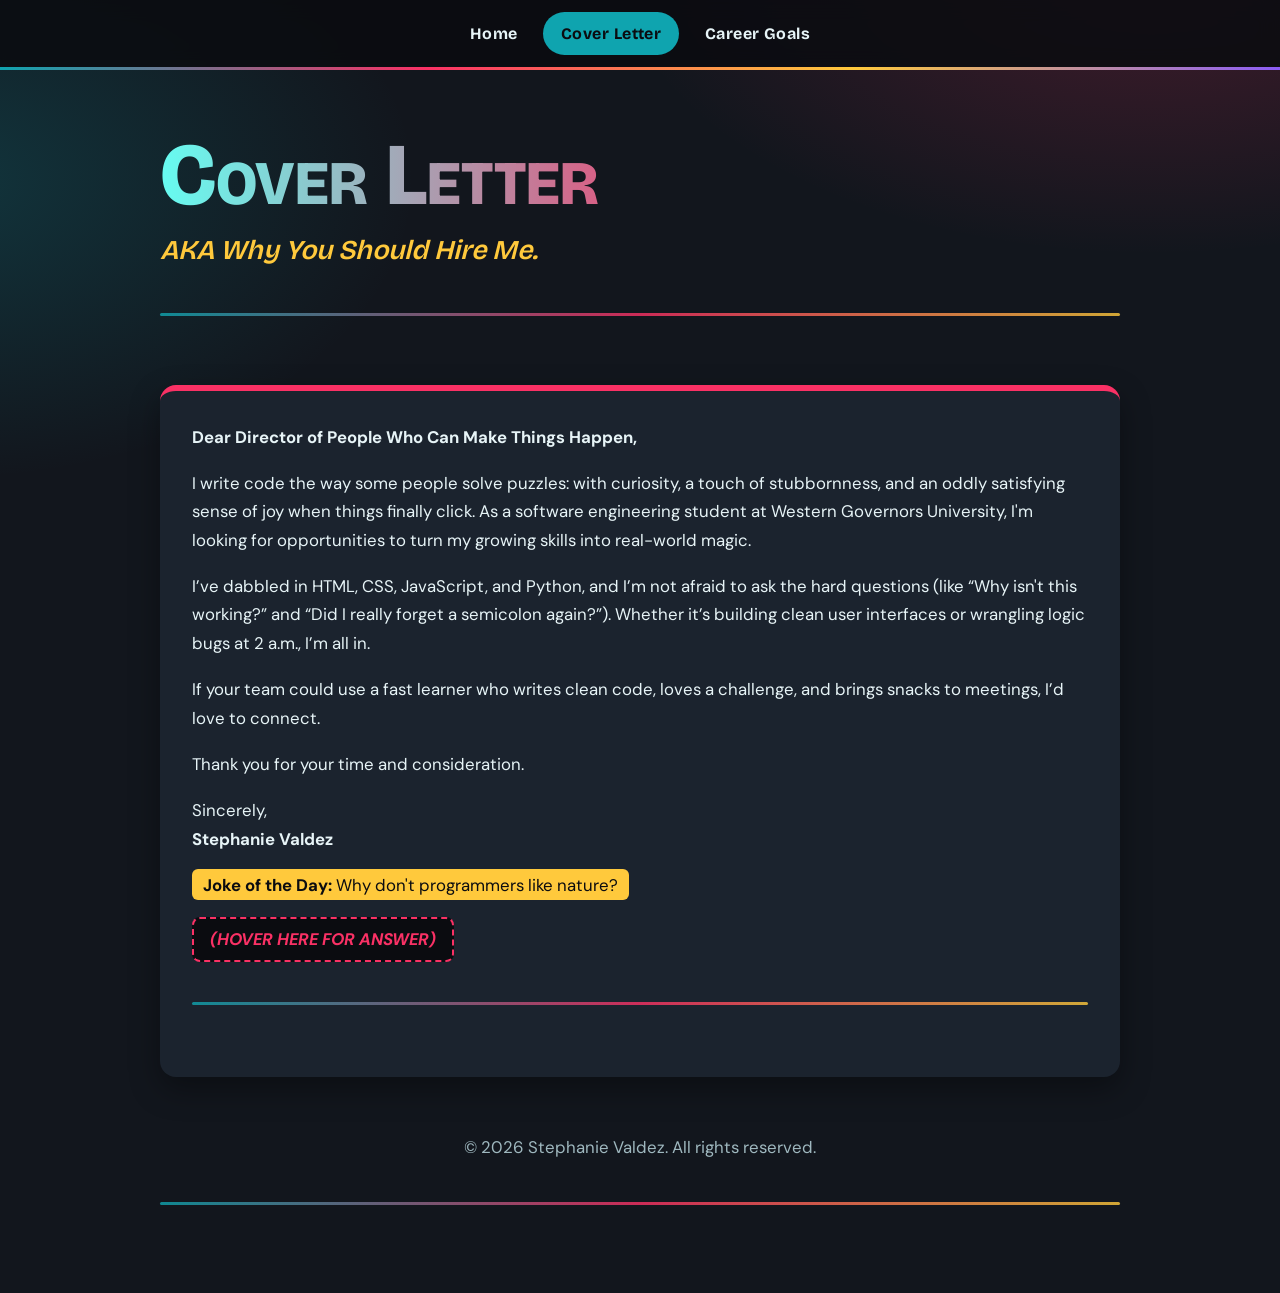
==== cover-letter.html @ 2d730a55 "Add files via upload" ====
<!DOCTYPE html>
<html lang="en">
<head>
    <meta charset="UTF-8">
    <meta name="viewport" content="width=device-width, initial-scale=1.0">
    <link rel="preconnect" href="https://fonts.googleapis.com">
    <link rel="preconnect" href="https://fonts.gstatic.com" crossorigin>
    <link href="https://fonts.googleapis.com/css2?family=Bricolage+Grotesque:wght@600;800&family=DM+Sans:ital,wght@0,400;0,700;1,400&display=swap" rel="stylesheet">
    <link rel="stylesheet" href="css/styles.css">
    <title>Cover Letter</title>
</head>
<body>
    <nav>
      <a href="index.html">Home</a>
      <a href="cover-letter.html" class="active">Cover Letter</a>
      <a href="career-goals.html">Career Goals</a>
    </nav>

    <header>
        <br>
        <h1>Cover Letter</h1>
    </header>
  
  <main>
    <h2 id="tag-line"><em>AKA Why You Should Hire Me.</em></h2>
    <hr>
    <br>
    <section>
      <article>
        <p><strong>Dear Director of People Who Can Make Things Happen,</strong></p>
        <p> I write code the way some people solve puzzles: with curiosity, a touch of stubbornness, and an oddly satisfying sense of joy when things finally click. As a software engineering student at Western Governors University, I'm looking for opportunities to turn my growing skills into real-world magic.
        </p>
        <p>I’ve dabbled in HTML, CSS, JavaScript, and Python, and I’m not afraid to ask the hard questions (like “Why isn't this working?” and “Did I really forget a semicolon again?”). Whether it’s building clean user interfaces or wrangling logic bugs at 2 a.m., I’m all in.
        </p>
        <p> If your team could use a fast learner who writes clean code, loves a challenge, and brings snacks to meetings, I’d love to connect.
        </p>

        <p>Thank you for your time and consideration.</p>

        <p>Sincerely,<br>
        <strong>Stephanie Valdez</strong></p>
        <p><mark><strong>Joke of the Day:</strong> Why don't programmers like nature?<br></mark></p>
        <p><em><span class="hover-swap"></span></em></p>
        <hr>
        </article>
    </section>
  </main>

  <footer>
    <p>© 2026 Stephanie Valdez. All rights reserved.</p>
    <hr>
  </footer>
</body>
</html>
---- css/styles.css ----
/* ============ TOKENS ============ */
:root {
  --ink: #0b0c10;
  --bg: #12161d;
  --surface: #1b232e;
  --surface-2: #024950;
  --text: #e7f4f7;
  --muted: #9fb8bf;

  --teal: #0fa4af;
  --aqua: #66fcf1;
  --pink: #fa3165;
  --berry: #961d3d;
  --sun: #ffc93c;
  --violet: #8b5cf6;

  --radius: 16px;
  --font-head: "Bricolage Grotesque", Arial, Helvetica, sans-serif;
  --font-body: "DM Sans", Cambria, Georgia, serif;
}

* { box-sizing: border-box; }

html { scroll-behavior: smooth; }

body {
  margin: 0;
  font-family: var(--font-body);
  font-size: 1.05rem;
  line-height: 1.7;
  color: var(--text);
  background:
    radial-gradient(900px 500px at 90% -5%, rgba(250, 49, 101, .22), transparent 60%),
    radial-gradient(800px 500px at -5% 20%, rgba(15, 164, 175, .22), transparent 60%),
    var(--bg);
  background-attachment: fixed;
}

/* ============ NAV ============ */
nav {
  position: sticky;
  top: 0;
  z-index: 1000;
  display: flex;
  justify-content: center;
  flex-wrap: wrap;
  gap: .5rem;
  padding: .75rem 1rem;
  background: rgba(11, 12, 16, .88);
  backdrop-filter: blur(10px);
  border-bottom: 3px solid transparent;
  border-image: linear-gradient(90deg, var(--teal), var(--pink), var(--sun), var(--violet)) 1;
}

nav a {
  font-family: var(--font-head);
  font-weight: 700;
  font-size: 1rem;
  letter-spacing: .03em;
  text-decoration: none;
  color: var(--text);
  padding: .5rem 1.1rem;
  border-radius: 999px;
  transition: transform .15s ease, background .15s ease, color .15s ease;
}

nav a:hover { background: var(--pink); color: #fff; transform: translateY(-2px); }
nav a.active { background: var(--teal); color: var(--ink); }

/* ============ LAYOUT ============ */
header, main, footer {
  max-width: 1000px;
  margin-inline: auto;
  padding-inline: 1.25rem;
}

main { padding-bottom: 2rem; }

hr {
  border: 0;
  height: 3px;
  margin: 2.5rem 0;
  border-radius: 3px;
  background: linear-gradient(90deg, var(--teal), var(--pink), var(--sun));
  opacity: .8;
}

/* ============ HEADINGS ============ */
h1 {
  font-family: var(--font-head);
  font-variant: small-caps;
  font-weight: 800;
  font-size: clamp(2.6rem, 9vw, 5.5rem);
  line-height: 1;
  margin: 2rem 0 .5rem;
  background: linear-gradient(90deg, var(--aqua), var(--pink) 60%, var(--sun));
  -webkit-background-clip: text;
  background-clip: text;
  color: transparent;
}

h2 {
  font-family: var(--font-head);
  color: var(--aqua);
  margin: 0 0 .5rem;
}

#tag-line {
  color: var(--sun);
  font-size: clamp(1.2rem, 3vw, 1.7rem);
  font-weight: 600;
  margin: 0 0 1rem;
}

.sectionHeader {
  font-variant: small-caps;
  font-size: 1.9rem;
  color: var(--pink);
  display: inline-block;
  padding-bottom: .2rem;
  border-bottom: 4px solid var(--teal);
  margin-bottom: 1rem;
}

small { color: var(--muted); }

/* ============ HERO (home) ============ */
.hero {
  display: flex;
  align-items: center;
  gap: 2rem;
  padding-top: 1rem;
}

.hero-text { flex: 1; }

.hero-photo {
  width: 220px;
  height: 220px;
  flex-shrink: 0;
  object-fit: cover;
  object-position: top;
  border-radius: 50%;
  border: 6px solid var(--pink);
  box-shadow: 10px 10px 0 var(--teal), 0 20px 40px rgba(0, 0, 0, .4);
}

/* ============ LINKS ============ */
a { color: var(--aqua); text-underline-offset: 3px; }
a:hover { color: var(--sun); }

/* ============ TL;DR CALLOUT ============ */
.layout { display: block; margin-top: 1.5rem; }

.sidebar {
  background: linear-gradient(135deg, var(--surface-2), var(--berry));
  border-radius: var(--radius);
  padding: 1.5rem 1.75rem;
  border-left: 8px solid var(--sun);
  box-shadow: 0 12px 30px rgba(0, 0, 0, .35);
}

.tldr-label {
  display: inline-block;
  background: var(--sun);
  color: var(--ink);
  padding: .15rem .8rem;
  border-radius: 6px;
  font-family: var(--font-head);
  font-weight: 800;
  letter-spacing: .05em;
}

/* ============ EXPERIENCE ============ */
section ul { list-style: none; padding-left: 0; }

section > ul > li.positionTitle {
  margin-top: 1.5rem;
  padding: .75rem 1.25rem;
  background: var(--surface);
  border-radius: var(--radius) var(--radius) 0 0;
  border-top: 5px solid var(--pink);
}

.positionTitle {
  font-family: var(--font-head);
  font-variant: small-caps;
  font-size: 1.4rem;
  font-weight: 800;
  color: var(--aqua);
}

.positionTitle + ul {
  margin: 0 0 1rem;
  padding: .5rem 1.25rem 1.25rem;
  background: var(--surface);
  border-radius: 0 0 var(--radius) var(--radius);
}

.positionTitle + ul > li:nth-child(1) { font-weight: 700; color: var(--sun); }
.positionTitle + ul > li:nth-child(2) { color: var(--muted); font-style: italic; }
.positionTitle + ul > li:nth-child(3) { margin-top: .5rem; font-weight: 700; }

.positionTitle + ul ul { margin-top: .25rem; padding-left: 1.25rem; list-style: none; }
.positionTitle + ul ul li { font-weight: 400; position: relative; }
.positionTitle + ul ul li::before {
  content: "\2726";
  color: var(--pink);
  position: absolute;
  left: -1.25rem;
}

/* ============ EDUCATION TABLE ============ */
.table-wrap { overflow-x: auto; }

.educationTable {
  width: 100%;
  border-collapse: separate;
  border-spacing: 0;
  margin-top: 1rem;
  overflow: hidden;
  border-radius: var(--radius);
  background: var(--surface);
  box-shadow: 0 12px 30px rgba(0, 0, 0, .35);
}

.educationTable caption {
  caption-side: top;
  text-align: left;
  font-family: var(--font-head);
  font-size: 1.3rem;
  font-weight: 800;
  padding: .75rem 1rem;
  color: var(--ink);
  background: var(--sun);
  border-radius: var(--radius) var(--radius) 0 0;
}

.educationTable th,
.educationTable td {
  padding: .85rem 1rem;
  text-align: left;
  border-bottom: 1px solid rgba(255, 255, 255, .08);
  color: var(--text);
}

.educationTable th {
  background: var(--teal);
  color: var(--ink);
  text-transform: uppercase;
  font-size: .8rem;
  letter-spacing: .08em;
}

.educationTable tr:nth-child(even) td { background: rgba(255, 255, 255, .04); }
.educationTable tr:hover td { background: rgba(250, 49, 101, .18); transition: background .2s ease; }

/* ============ SKILLS ============ */
ol { counter-reset: skill; list-style: none; padding: 0; display: grid; gap: .75rem; }

ol li {
  counter-increment: skill;
  position: relative;
  padding: .9rem 1rem .9rem 4rem;
  background: var(--surface);
  border-radius: var(--radius);
  border-left: 5px solid var(--teal);
}

ol li::before {
  content: counter(skill);
  position: absolute;
  left: 1rem;
  top: 50%;
  transform: translateY(-50%);
  width: 2.1rem;
  height: 2.1rem;
  display: grid;
  place-items: center;
  border-radius: 50%;
  font-family: var(--font-head);
  font-weight: 800;
  color: var(--ink);
  background: var(--pink);
}

ol li:nth-child(2n)::before { background: var(--sun); }
ol li:nth-child(3n)::before { background: var(--aqua); }
ol li:nth-child(2n) { border-left-color: var(--pink); }
ol li:nth-child(3n) { border-left-color: var(--sun); }

#current-date {
  display: inline-block;
  padding: .3rem 1rem;
  border-radius: 999px;
  background: var(--surface);
  border: 2px dashed var(--teal);
  color: var(--aqua);
}

/* ============ FOOTER ============ */
footer {
  padding-block: 1.5rem 3rem;
  color: var(--muted);
}

footer section {
  background: var(--surface);
  border-radius: var(--radius);
  padding: 1.25rem 1.5rem;
  border-top: 5px solid var(--sun);
}

footer p { text-align: center; margin: 0; }

/* ============ COVER LETTER ============ */
article p { margin: 0 0 1.1rem; }

main > section > article {
  background: var(--surface);
  border-radius: var(--radius);
  padding: 2rem;
  border-top: 6px solid var(--pink);
  box-shadow: 0 12px 30px rgba(0, 0, 0, .35);
}

mark {
  background: var(--sun);
  color: var(--ink);
  padding: .3rem .7rem;
  border-radius: 6px;
}

.hover-swap {
  display: inline-block;
  padding: .4rem 1rem;
  border-radius: 8px;
  background: var(--ink);
  border: 2px dashed var(--pink);
  color: var(--pink);
  font-weight: 700;
  cursor: help;
  transition: all .2s ease;
}

.hover-swap::before { content: "(HOVER HERE FOR ANSWER)"; }
.hover-swap:hover { background: var(--pink); color: #fff; border-style: solid; }
.hover-swap:hover::before { content: "Too many bugs!!!"; }

/* ============ CAREER GOALS ============ */
.goals-section {
  display: flex;
  align-items: center;
  justify-content: space-between;
  gap: 2rem;
  padding: 1.5rem;
  background: var(--surface);
  border-radius: var(--radius);
  box-shadow: 0 12px 30px rgba(0, 0, 0, .35);
}

.goals-list {
  flex: 1;
  min-width: 260px;
  list-style: none;
  padding: 0;
  margin: 0;
  font-size: 1.15rem;
}

.goals-list li {
  position: relative;
  padding: .6rem 0 .6rem 2rem;
  border-bottom: 1px dashed rgba(255, 255, 255, .15);
}

.goals-list li:last-child { border-bottom: 0; }

.goals-list li::before {
  content: "\2605";
  position: absolute;
  left: 0;
  color: var(--sun);
}

.goals-list li:nth-child(2n)::before { color: var(--pink); }
.goals-list li:nth-child(3n)::before { color: var(--aqua); }

.goals-image {
  flex: 0 1 340px;
  max-width: 340px;
  width: 100%;
  height: auto;
  border-radius: var(--radius);
  border: 5px solid var(--pink);
  box-shadow: 10px 10px 0 var(--teal);
}

audio, video {
  max-width: 100%;
  margin-top: .5rem;
  border-radius: 12px;
}

video { box-shadow: 8px 8px 0 var(--pink); }

/* ============ FORM ============ */
form {
  display: grid;
  gap: .5rem;
  padding: 1.5rem;
  background: var(--surface);
  border-radius: var(--radius);
  border-top: 6px solid var(--teal);
  box-shadow: 0 12px 30px rgba(0, 0, 0, .35);
}

form br { display: none; }

label { font-weight: 700; color: var(--aqua); margin-top: .5rem; }

form label[for="am"], form label[for="pm"], form label[for="any"] {
  display: inline;
  color: var(--text);
  font-weight: 400;
  margin-right: 1rem;
}

input[type="text"], input[type="email"], input[type="tel"], select, textarea {
  width: 100%;
  font: inherit;
  color: var(--text);
  background: var(--ink);
  border: 2px solid #2c3948;
  border-radius: 10px;
  padding: .7rem .9rem;
  transition: border-color .15s ease, box-shadow .15s ease;
}

input:focus, select:focus, textarea:focus {
  outline: none;
  border-color: var(--pink);
  box-shadow: 0 0 0 4px rgba(250, 49, 101, .25);
}

textarea { min-height: 140px; resize: vertical; }

input[type="radio"] { accent-color: var(--pink); margin-right: .3rem; }

button[type="submit"] {
  justify-self: start;
  margin-top: 1rem;
  font-family: var(--font-head);
  font-weight: 800;
  font-size: 1.05rem;
  color: #fff;
  background: linear-gradient(90deg, var(--pink), var(--berry));
  border: 0;
  border-radius: 999px;
  padding: .8rem 2rem;
  cursor: pointer;
  box-shadow: 0 6px 0 #5e0f26;
  transition: transform .1s ease, box-shadow .1s ease;
}

button[type="submit"]:hover { transform: translateY(2px); box-shadow: 0 4px 0 #5e0f26; }

/* ============ RESPONSIVE ============ */
@media (max-width: 768px) {
  .hero { flex-direction: column-reverse; text-align: center; }
  .hero-photo { width: 170px; height: 170px; }
  .goals-section { flex-direction: column; align-items: center; }
  .goals-image { flex-basis: auto; }
  main > section > article { padding: 1.25rem; }
}

@media (prefers-reduced-motion: reduce) {
  * { transition: none !important; scroll-behavior: auto !important; }
}
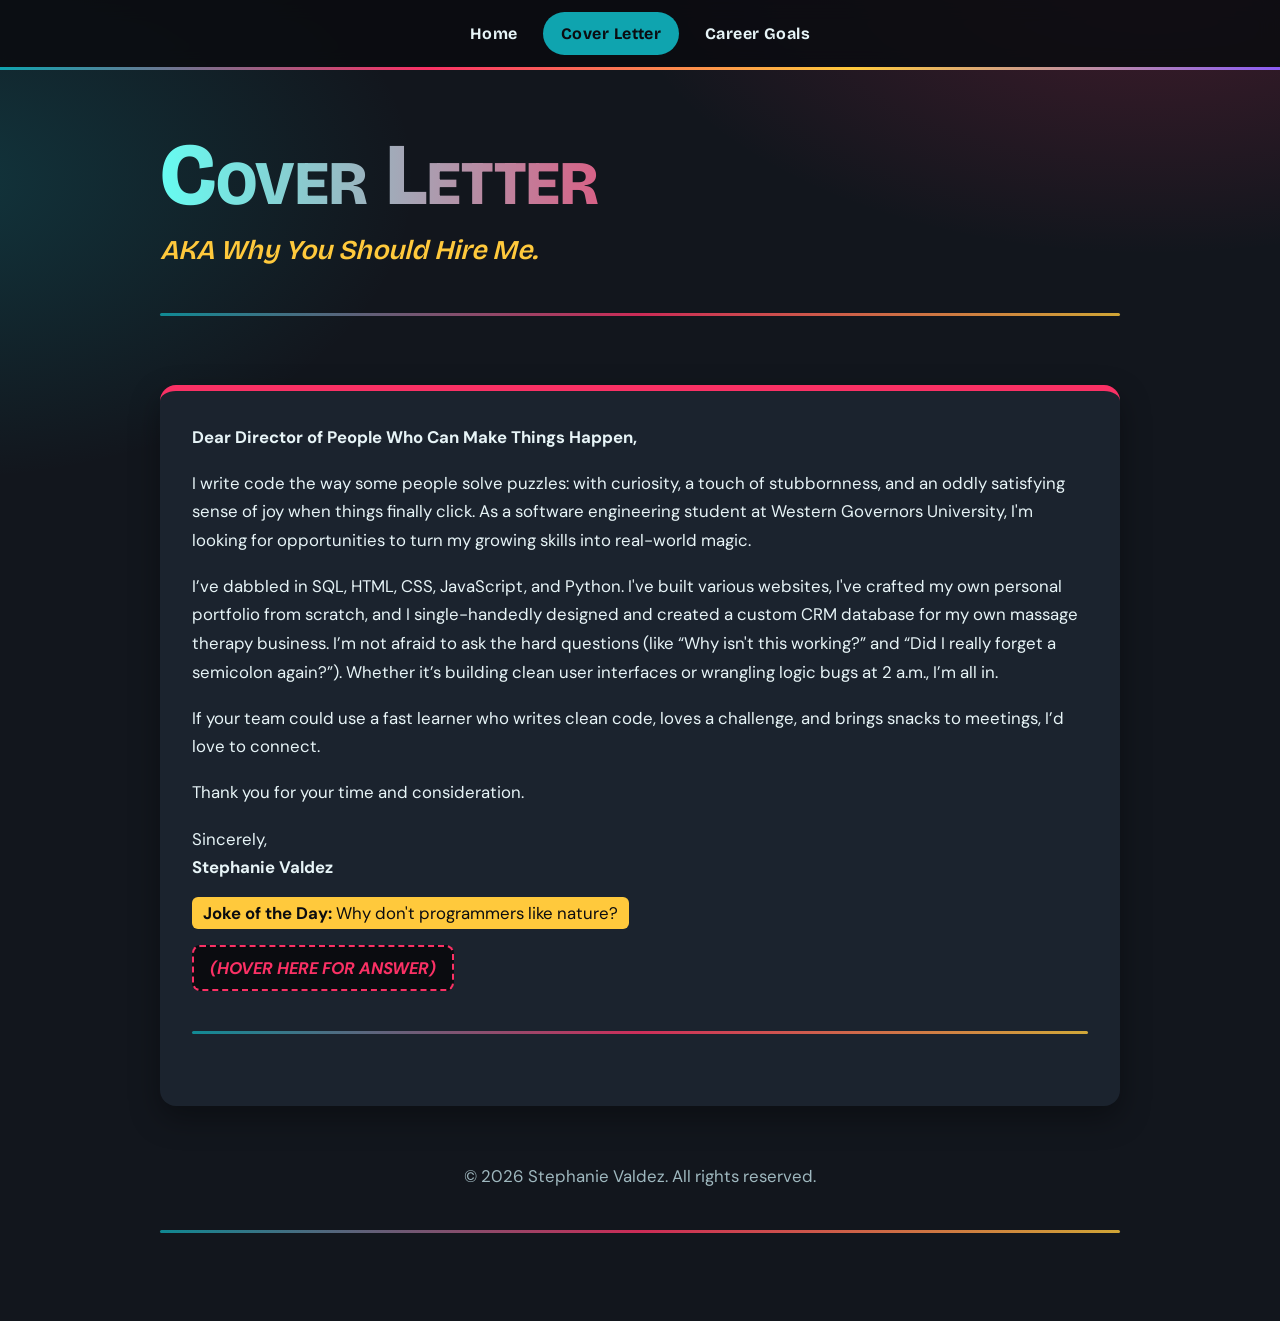
==== commit ef1ebbbd: "Revise skills section in cover-letter.html Updated skills and experiences in cover letter." ====
--- a/cover-letter.html
+++ b/cover-letter.html
@@ -30,7 +30,7 @@
         <p><strong>Dear Director of People Who Can Make Things Happen,</strong></p>
         <p> I write code the way some people solve puzzles: with curiosity, a touch of stubbornness, and an oddly satisfying sense of joy when things finally click. As a software engineering student at Western Governors University, I'm looking for opportunities to turn my growing skills into real-world magic.
         </p>
-        <p>I’ve dabbled in HTML, CSS, JavaScript, and Python, and I’m not afraid to ask the hard questions (like “Why isn't this working?” and “Did I really forget a semicolon again?”). Whether it’s building clean user interfaces or wrangling logic bugs at 2 a.m., I’m all in.
+        <p>I’ve dabbled in SQL, HTML, CSS, JavaScript, and Python. I've built various websites, I've crafted my own personal portfolio from scratch, and I single-handedly designed and created a custom CRM database for my own massage therapy business. I’m not afraid to ask the hard questions (like “Why isn't this working?” and “Did I really forget a semicolon again?”). Whether it’s building clean user interfaces or wrangling logic bugs at 2 a.m., I’m all in.
         </p>
         <p> If your team could use a fast learner who writes clean code, loves a challenge, and brings snacks to meetings, I’d love to connect.
         </p>
